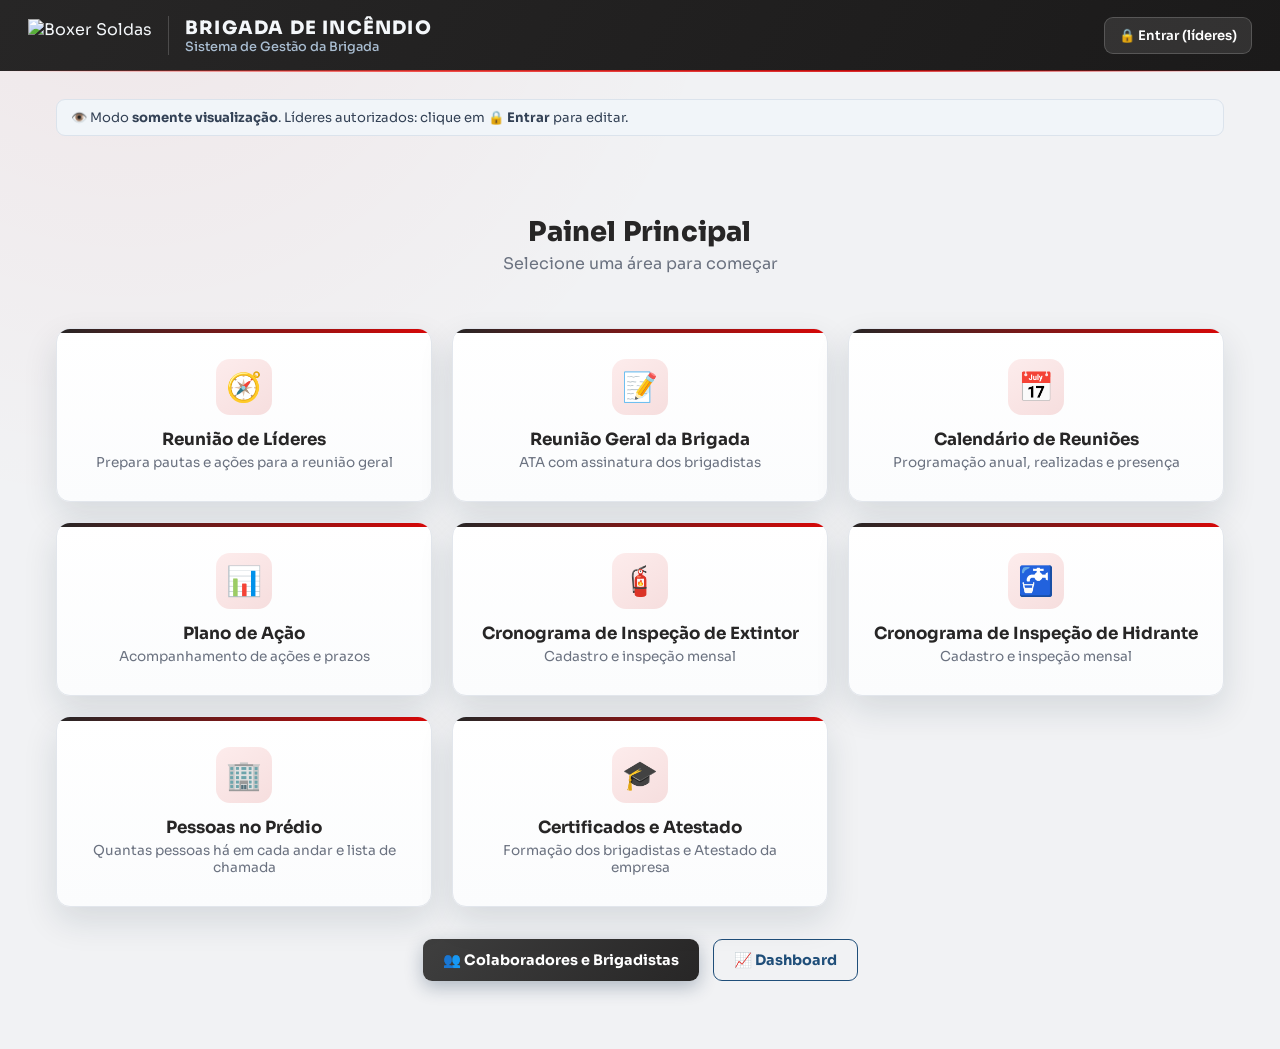
==== index.html @ a1c42b13 "Calendário em formato de planilha com caixinha Realizada Co-Authored-By: Claude Opus 5.5 <noreply@an" ====
<!doctype html>
<html lang="pt-BR">
<head>
<meta charset="UTF-8" />
<meta name="viewport" content="width=device-width, initial-scale=1.0" />
<title>Brigada Boxer</title>
<link rel="icon" type="image/svg+xml" href="https://yybkkmjplzxxwsepkuuf.supabase.co/storage/v1/object/public/fotos/marca/favicon-boxer.svg" />
<link rel="preconnect" href="https://fonts.googleapis.com" />
<link rel="preconnect" href="https://fonts.gstatic.com" crossorigin />
<link href="https://fonts.googleapis.com/css2?family=Sora:wght@400;500;600;700;800&display=swap" rel="stylesheet" />
<link rel="stylesheet" href="css/style.css?v=2026102115" />
</head>
<body>

<header class="topbar">
  <a href="index.html" class="logo-link"><img src="https://yybkkmjplzxxwsepkuuf.supabase.co/storage/v1/object/public/fotos/marca/logo-boxer-branca.png" alt="Boxer Soldas" class="logo-boxer" /></a>
  <div class="topbar-titulo">
    <h1>BRIGADA DE INCÊNDIO</h1>
    <p class="subtitle">Sistema de Gestão da Brigada</p>
  </div>
</header>

<div class="container">
  <div id="config-warning" class="config-warning" style="display:none;"></div>

  <div class="hero">
    <h2>Painel Principal</h2>
    <p>Selecione uma área para começar</p>
  </div>

  <div class="menu-grid">
    <a class="menu-card" href="reuniao-lideres.html">
      <div class="icon">🧭</div>
      <h3>Reunião de Líderes</h3>
      <p>Prepara pautas e ações para a reunião geral</p>
    </a>
    <a class="menu-card" href="reuniao-geral.html">
      <div class="icon">📝</div>
      <h3>Reunião Geral da Brigada</h3>
      <p>ATA com assinatura dos brigadistas</p>
    </a>
    <a class="menu-card" href="calendario.html">
      <div class="icon">📅</div>
      <h3>Calendário de Reuniões</h3>
      <p>Programação anual, realizadas e presença</p>
    </a>
    <a class="menu-card" href="plano-acao.html">
      <div class="icon">📊</div>
      <h3>Plano de Ação</h3>
      <p>Acompanhamento de ações e prazos</p>
    </a>
    <a class="menu-card" href="extintores.html">
      <div class="icon">🧯</div>
      <h3>Cronograma de Inspeção de Extintor</h3>
      <p>Cadastro e inspeção mensal</p>
    </a>
    <a class="menu-card" href="hidrantes.html">
      <div class="icon">🚰</div>
      <h3>Cronograma de Inspeção de Hidrante</h3>
      <p>Cadastro e inspeção mensal</p>
    </a>
    <a class="menu-card" href="populacao.html">
      <div class="icon">🏢</div>
      <h3>Pessoas no Prédio</h3>
      <p>Quantas pessoas há em cada andar e lista de chamada</p>
    </a>
    <a class="menu-card" href="documentos.html">
      <div class="icon">🎓</div>
      <h3>Certificados e Atestado</h3>
      <p>Formação dos brigadistas e Atestado da empresa</p>
    </a>
  </div>

  <div class="menu-secondary">
    <a href="brigadistas.html" class="btn btn-dark">👥 Colaboradores e Brigadistas</a>
    <a href="dashboard.html" class="btn btn-outline">📈 Dashboard</a>
  </div>
</div>

<script src="https://cdn.jsdelivr.net/npm/@supabase/supabase-js@2/dist/umd/supabase.js"></script>
<script src="js/supabaseClient.js?v=2026102110"></script>
<script src="js/acesso.js?v=4"></script>
<script>mostrarAvisoConfiguracao();</script>
</body>
</html>
---- css/style.css ----
:root {
  --brand-red: #d60808;
  --brand-red-2: #f0302b;
  --brand-red-dark: #8f0505;
  --grafite: #272626;
  --grafite-2: #3f3f3f;

  --navy: #16324f;
  --navy-2: #1f4e79;
  --navy-light: #eaf1f8;
  --accent-glow: rgba(31, 78, 121, 0.22);

  --bg-canvas: #eef2f7;
  --card-bg: #ffffff;
  --card-bg-soft: #f7f8fa;
  --text: #1c2029;
  --text-muted: #6b7280;
  --text-on-navy: #f4f7fa;
  --text-on-navy-muted: #a9bdd1;
  --border: #e2e6ec;
  --border-navy: rgba(255, 255, 255, 0.12);

  --ok: #16a34a;
  --warn: #f59e0b;
  --danger: #dc2626;

  --radius: 14px;
  --radius-sm: 9px;
  --shadow: 0 2px 10px rgba(20, 40, 60, 0.06);
  --shadow-lg: 0 14px 34px rgba(20, 40, 60, 0.12);
  --shadow-glow: 0 0 0 1px rgba(31, 78, 121, 0.12), 0 10px 26px rgba(31, 78, 121, 0.16);
}

* { box-sizing: border-box; }

body {
  margin: 0;
  font-family: 'Sora', 'Segoe UI', Roboto, Arial, sans-serif;
  color: var(--text);
  padding-bottom: 40px;
  background:
    radial-gradient(circle at 10% -10%, rgba(31, 78, 121, 0.10), transparent 40%),
    var(--bg-canvas);
  background-attachment: fixed;
  min-height: 100vh;
}

a { color: inherit; text-decoration: none; }

/* ---- Topbar ---- */
.topbar {
  background: linear-gradient(120deg, var(--grafite) 0%, #1b1a1a 100%);
  color: var(--text-on-navy);
  padding: 16px 28px;
  display: flex;
  align-items: center;
  gap: 16px;
  position: relative;
  flex-wrap: wrap;
}
.topbar::after {
  content: "";
  position: absolute;
  left: 0; right: 0; bottom: -1px;
  height: 2px;
  background: linear-gradient(90deg, transparent, var(--brand-red-2), var(--brand-red), transparent);
  opacity: 0.85;
}

.topbar .logo-badge {
  width: 44px;
  height: 44px;
  border-radius: 12px;
  flex-shrink: 0;
  box-shadow: 0 4px 14px rgba(0, 0, 0, 0.25);
  display: block;
}

.topbar h1 {
  font-size: 1.15rem;
  margin: 0;
  letter-spacing: 0.6px;
  font-weight: 800;
}

.topbar .subtitle {
  font-size: 0.8rem;
  color: var(--text-on-navy-muted);
  margin: 0;
  font-weight: 500;
}

.topbar .back-link {
  margin-left: auto;
  background: rgba(255, 255, 255, 0.08);
  padding: 9px 16px;
  border-radius: 9px;
  font-size: 0.85rem;
  border: 1px solid var(--border-navy);
  color: var(--text-on-navy);
  font-weight: 600;
  transition: background 0.15s ease, border-color 0.15s ease;
}
.topbar .back-link:hover {
  background: rgba(255, 255, 255, 0.16);
}

.container {
  max-width: 1200px;
  margin: 0 auto;
  padding: 28px 16px;
}

/* ---- Menu principal ---- */
.hero {
  text-align: center;
  padding: 40px 16px 8px;
}
.hero h2 {
  font-size: 1.7rem;
  margin-bottom: 4px;
  color: var(--navy);
  font-weight: 800;
  letter-spacing: 0.2px;
}
.hero p { color: var(--text-muted); margin-top: 0; }

.menu-grid {
  display: grid;
  grid-template-columns: repeat(auto-fit, minmax(240px, 1fr));
  gap: 20px;
  margin-top: 30px;
}

.menu-card {
  background: linear-gradient(180deg, #ffffff 0%, #fbfcfd 100%);
  border-radius: var(--radius);
  box-shadow: var(--shadow-lg);
  padding: 30px 22px;
  text-align: center;
  border: 1px solid var(--border);
  position: relative;
  overflow: hidden;
  transition: transform 0.18s ease, box-shadow 0.18s ease;
  cursor: pointer;
}
.menu-card::before {
  content: "";
  position: absolute;
  top: 0; left: 0; right: 0;
  height: 4px;
  background: linear-gradient(90deg, var(--navy-2), var(--navy), var(--brand-red));
}
.menu-card:hover {
  transform: translateY(-6px);
  box-shadow: var(--shadow-lg), var(--shadow-glow);
}
.menu-card .icon {
  width: 56px;
  height: 56px;
  margin: 0 auto 14px;
  display: flex;
  align-items: center;
  justify-content: center;
  font-size: 1.8rem;
  border-radius: 14px;
  background: linear-gradient(145deg, var(--navy-light), #dce8f2);
}
.menu-card h3 { margin: 6px 0 4px; font-size: 1.05rem; font-weight: 700; color: var(--navy); }
.menu-card p { color: var(--text-muted); font-size: 0.85rem; margin: 0; }

.menu-secondary {
  display: flex;
  justify-content: center;
  gap: 14px;
  margin-top: 32px;
  flex-wrap: wrap;
}

/* ---- Buttons ---- */
.btn {
  display: inline-flex;
  align-items: center;
  gap: 8px;
  border: none;
  border-radius: var(--radius-sm);
  padding: 11px 20px;
  font-size: 0.9rem;
  font-weight: 700;
  cursor: pointer;
  transition: opacity 0.15s ease, transform 0.15s ease, box-shadow 0.15s ease;
  font-family: inherit;
}
.btn:hover { transform: translateY(-1px); }
.btn:active { transform: translateY(0); }
.btn-primary {
  background: linear-gradient(135deg, var(--brand-red-2), var(--brand-red));
  color: #fff;
  box-shadow: 0 6px 18px rgba(214, 8, 8, 0.28);
}
.btn-primary:hover { box-shadow: 0 8px 22px rgba(214, 8, 8, 0.4); }
.btn-dark {
  background: linear-gradient(135deg, var(--navy-2), var(--navy));
  color: #fff;
  box-shadow: 0 6px 18px rgba(22, 50, 79, 0.3);
}
.btn-outline {
  background: transparent;
  border: 1.5px solid var(--navy-2);
  color: var(--navy-2);
}
.btn-outline:hover { background: rgba(31, 78, 121, 0.06); }
.btn-secondary { background: #eceef1; color: var(--text); }
.btn-secondary:hover { background: #e2e5ea; }
.btn:disabled { opacity: 0.5; cursor: not-allowed; transform: none; }

/* ---- Cards / Panels ---- */
.panel {
  background: var(--card-bg);
  border-radius: var(--radius);
  box-shadow: var(--shadow-lg);
  border: 1px solid var(--border);
  padding: 24px;
  margin-bottom: 24px;
}
.panel h2, .panel h3 { margin-top: 0; color: var(--navy); }

.tabs {
  display: flex;
  gap: 8px;
  margin-bottom: 18px;
  flex-wrap: wrap;
}
.tab-btn {
  background: #fff;
  border: 1px solid var(--border);
  padding: 10px 18px;
  border-radius: var(--radius-sm);
  cursor: pointer;
  font-weight: 700;
  font-size: 0.85rem;
  color: var(--text-muted);
  font-family: inherit;
  transition: background 0.15s ease, color 0.15s ease, border-color 0.15s ease;
}
.tab-btn:hover { border-color: var(--navy-2); color: var(--navy); }
.tab-btn.active {
  background: linear-gradient(135deg, var(--navy-2), var(--navy));
  border-color: transparent;
  color: #fff;
  box-shadow: 0 6px 16px rgba(22, 50, 79, 0.3);
}

/* ---- Forms ---- */
.form-grid {
  display: grid;
  grid-template-columns: repeat(auto-fit, minmax(220px, 1fr));
  gap: 14px;
}
label {
  display: block;
  font-size: 0.8rem;
  font-weight: 700;
  color: var(--text-muted);
  margin-bottom: 5px;
  letter-spacing: 0.2px;
}
input[type=text], input[type=date], input[type=number], select, textarea {
  width: 100%;
  padding: 10px 12px;
  border-radius: var(--radius-sm);
  border: 1px solid var(--border);
  font-size: 0.9rem;
  font-family: inherit;
  background: #fff;
  color: var(--text);
  transition: border-color 0.15s ease, box-shadow 0.15s ease;
}
input[type=text]:focus, input[type=date]:focus, input[type=number]:focus, select:focus, textarea:focus {
  outline: none;
  border-color: var(--navy-2);
  box-shadow: 0 0 0 3px rgba(31, 78, 121, 0.12);
}
textarea { resize: vertical; min-height: 100px; }
.field { margin-bottom: 4px; }
.field-full { grid-column: 1 / -1; }

input[type=file] {
  font-size: 0.85rem;
}

/* ---- Photo preview / avatar ---- */
.avatar {
  width: 64px;
  height: 64px;
  border-radius: 50%;
  object-fit: cover;
  background: #eceef1;
  border: 2px solid var(--border);
}
.avatar-lg {
  width: 96px;
  height: 96px;
}

/* ---- Table ---- */
table { width: 100%; border-collapse: collapse; font-size: 0.88rem; }
th, td { padding: 11px 8px; border-bottom: 1px solid var(--border); text-align: left; vertical-align: middle; }
th { color: var(--text-muted); font-size: 0.75rem; text-transform: uppercase; letter-spacing: 0.5px; font-weight: 700; }
.table-wrap { overflow-x: auto; }

/* ---- Badges ---- */
.badge {
  display: inline-block;
  padding: 3px 10px;
  border-radius: 999px;
  font-size: 0.75rem;
  font-weight: 700;
}
.badge-ok { background: #dcfce7; color: var(--ok); }
.badge-warn { background: #fef3c7; color: #92400e; }
.badge-danger { background: #fee2e2; color: var(--danger); }
.badge-muted { background: #eceef1; color: var(--text-muted); }

/* ---- Org chart ---- */
.orgchart { display: flex; flex-direction: column; align-items: center; gap: 28px; }
.org-row { display: flex; flex-wrap: wrap; justify-content: center; gap: 18px; width: 100%; }
.org-row-label {
  font-size: 0.72rem;
  text-transform: uppercase;
  letter-spacing: 1.2px;
  color: var(--text-muted);
  font-weight: 800;
  margin-bottom: 10px;
  text-align: center;
  width: 100%;
}
.org-card {
  background: #fff;
  border: 1px solid var(--border);
  border-radius: var(--radius);
  padding: 16px;
  width: 150px;
  text-align: center;
  box-shadow: var(--shadow);
  transition: transform 0.15s ease, box-shadow 0.15s ease;
}
.org-card:hover { transform: translateY(-3px); box-shadow: var(--shadow-glow); }
.org-card.coordenador { border-top: 4px solid var(--brand-red); width: 180px; }
.org-card.lider { border-top: 4px solid var(--navy-2); }
.org-card.integrante { border-top: 4px solid #94a3b8; width: 130px; }
.org-card img.avatar { margin-bottom: 8px; }
.org-card .nome { font-weight: 700; font-size: 0.85rem; margin: 2px 0; }
.org-card .info { font-size: 0.72rem; color: var(--text-muted); }

/* ---- Indicator balloons (MF Boxer style) ---- */
.indicators { display: grid; grid-template-columns: repeat(auto-fit, minmax(160px, 1fr)); gap: 14px; margin-bottom: 22px; }
.indicator-card {
  background: #fff;
  border-radius: var(--radius);
  box-shadow: var(--shadow);
  border: 1px solid var(--border);
  padding: 18px;
  text-align: center;
}
.indicator-card .value { font-size: 1.9rem; font-weight: 800; }
.indicator-card .label { font-size: 0.78rem; color: var(--text-muted); text-transform: uppercase; letter-spacing: 0.4px; }
.indicator-card.total .value { color: var(--navy); }
.indicator-card.andamento .value { color: var(--warn); }
.indicator-card.atrasada .value { color: var(--danger); }
.indicator-card.concluida .value { color: var(--ok); }

/* ---- Progresso (Dashboard) ---- */
.progress-item { margin-bottom: 18px; }
.progress-item:last-child { margin-bottom: 0; }
.progress-label {
  display: flex;
  justify-content: space-between;
  font-size: 0.85rem;
  font-weight: 700;
  color: var(--text);
  margin-bottom: 6px;
}
.progress-label .pct { color: var(--navy-2); }
.progress-track {
  background: #eceef1;
  border-radius: 999px;
  height: 10px;
  overflow: hidden;
}
.progress-fill {
  height: 100%;
  border-radius: 999px;
  background: linear-gradient(90deg, var(--navy-2), var(--navy));
  transition: width 0.3s ease;
}

/* ---- Alertas (Dashboard) ---- */
.alert-item {
  display: flex;
  justify-content: space-between;
  align-items: center;
  gap: 10px;
  padding: 12px 4px;
  border-bottom: 1px solid var(--border);
  font-size: 0.88rem;
}
.alert-item:last-child { border-bottom: none; }
.alert-item .titulo { font-weight: 600; }
.alert-item .sub { color: var(--text-muted); font-size: 0.78rem; }

/* ---- Empty state ---- */
.empty-state {
  text-align: center;
  padding: 44px 16px;
  color: var(--text-muted);
}

/* ---- Toast ---- */
.toast {
  position: fixed;
  bottom: 20px;
  right: 20px;
  background: linear-gradient(135deg, var(--navy-2), var(--navy));
  color: #fff;
  padding: 13px 18px;
  border-radius: var(--radius-sm);
  box-shadow: var(--shadow-lg);
  font-size: 0.88rem;
  z-index: 999;
  max-width: 320px;
  animation: fadein 0.2s ease;
}
.toast.error { background: linear-gradient(135deg, #f0424f, var(--danger)); }
.toast.success { background: linear-gradient(135deg, #22c55e, var(--ok)); }
@keyframes fadein { from { opacity: 0; transform: translateY(8px);} to { opacity: 1; transform: translateY(0);} }

/* ---- Modal ---- */
.modal-backdrop {
  position: fixed; inset: 0; background: rgba(15, 30, 45, 0.55);
  display: flex; align-items: center; justify-content: center;
  z-index: 1000; padding: 16px;
}
.modal {
  background: #fff; border-radius: var(--radius); padding: 24px;
  max-width: 560px; width: 100%; max-height: 90vh; overflow-y: auto;
  box-shadow: var(--shadow-lg);
}
.modal-header { display: flex; justify-content: space-between; align-items: center; margin-bottom: 14px; }
.modal-close { background: none; border: none; font-size: 1.3rem; cursor: pointer; color: var(--text-muted); }

.row { display: flex; gap: 10px; flex-wrap: wrap; align-items: center; }
.row.justify-between { justify-content: space-between; }
.mt-16 { margin-top: 16px; }
.mb-16 { margin-bottom: 16px; }
.text-muted { color: var(--text-muted); }
.small { font-size: 0.78rem; }

.config-warning {
  background: #fef3c7;
  border: 1px solid #fbbf24;
  color: #92400e;
  padding: 12px 16px;
  border-radius: var(--radius-sm);
  margin-bottom: 20px;
  font-size: 0.88rem;
}

@media (max-width: 640px) {
  .topbar { padding: 14px 16px; }
  .topbar h1 { font-size: 1rem; }
  .container { padding: 20px 12px; }
}

/* =====================================================================
   Identidade Boxer + novas telas (colaboradores, documentos, reuniões)
   ===================================================================== */
.topbar .logo-link { display: flex; align-items: center; }
.topbar .logo-boxer { height: 34px; width: auto; display: block; }
.topbar-titulo { border-left: 1px solid rgba(255,255,255,0.18); padding-left: 16px; }
.topbar-titulo h1 { letter-spacing: 1.2px; }
.tab-btn.active, .btn-dark, .toast { background: linear-gradient(135deg, var(--grafite-2), var(--grafite)); }
.menu-card::before { background: linear-gradient(90deg, var(--grafite), var(--brand-red)); }
.menu-card .icon { background: linear-gradient(145deg, #fdecec, #f6dede); }
.menu-card h3, .hero h2, .panel h2, .panel h3 { color: var(--grafite); }
.toast.error { background: linear-gradient(135deg, #f0424f, var(--danger)); }
.toast.success { background: linear-gradient(135deg, #22c55e, var(--ok)); }

.avatar-sm { width: 38px; height: 38px; }
.badge-brigada { background: #fde8e8; color: var(--brand-red-dark); }
.linha-inativa td { opacity: 0.55; }
.btn-situacao {
  border: none; border-radius: 999px; padding: 4px 12px; font-size: 0.75rem; font-weight: 700;
  cursor: pointer; font-family: inherit;
}
.btn-situacao.ativo { background: #dcfce7; color: var(--ok); }
.btn-situacao.inativo { background: #eceef1; color: var(--text-muted); }
.btn-situacao:hover { outline: 2px solid rgba(0,0,0,0.08); }
.check-line { display: flex; gap: 8px; align-items: center; font-size: 0.88rem; color: var(--text); font-weight: 500; margin-top: 12px; cursor: pointer; }
.check-line input { width: 16px; height: 16px; }
.box-brigada { border: 1px solid #f3c9c9; background: #fff7f7; border-radius: var(--radius-sm); padding: 14px; }
.lista-colunas { margin: 0 0 14px; padding-left: 18px; line-height: 1.7; }
.previa-grid { display: grid; grid-template-columns: repeat(auto-fit, minmax(190px, 1fr)); gap: 10px; }
.previa-item { border: 1px solid var(--border); border-radius: var(--radius-sm); padding: 12px; background: #fafafa; font-size: 0.88rem; }
.previa-item b { font-size: 1.3rem; display: block; }
.previa-item.ok b { color: var(--ok); }
.previa-item.warn b { color: var(--warn); }
.previa-item.danger b { color: var(--danger); }
.modal { max-width: 640px; }

.fluxo-reunioes { display: flex; align-items: center; gap: 8px; flex-wrap: wrap; margin-bottom: 18px; font-size: 0.82rem; }
.fluxo-etapa { padding: 7px 14px; border-radius: 999px; background: #fff; border: 1px solid var(--border); font-weight: 600; color: var(--text-muted); }
a.fluxo-etapa:hover { border-color: var(--brand-red); color: var(--brand-red); }
.fluxo-etapa.atual { background: var(--brand-red); color: #fff; border-color: var(--brand-red); }
.fluxo-seta { color: var(--text-muted); }
.acao-row { align-items: flex-start; border: 1px solid var(--border); border-radius: 10px; padding: 14px; background: #fafafa; }
.item-lider { display: flex; align-items: center; gap: 10px; padding: 10px 6px; border-bottom: 1px solid var(--border); cursor: pointer; font-size: 0.88rem; }
.item-lider:last-child { border-bottom: none; }
.item-lider input { width: 16px; height: 16px; flex-shrink: 0; }
.item-lider-texto { flex: 1; }
.ata-card { margin-bottom: 14px; }
.ata-card h4 { margin: 16px 0 6px; font-size: 0.85rem; color: var(--grafite); }
.ata-card summary { cursor: pointer; color: var(--text-muted); font-weight: 600; }
.conteudo-ata { white-space: pre-wrap; background: #fafafa; border: 1px solid var(--border); border-radius: var(--radius-sm); padding: 12px; margin-top: 10px; font-size: 0.88rem; }
.sel-encaminhamento { padding: 6px 8px; font-size: 0.8rem; }

@media print {
  .topbar, .tabs, .indicators, .row .btn, .back-link { display: none !important; }
  .panel { box-shadow: none; border: none; }
}
@media (max-width: 640px) {
  .topbar .logo-boxer { height: 26px; }
  .topbar-titulo { padding-left: 10px; }
}
.menu-grid { grid-template-columns: repeat(auto-fit, minmax(280px, 1fr)); }
body { background: radial-gradient(circle at 10% -10%, rgba(214, 8, 8, 0.05), transparent 40%), #f1f2f4; background-attachment: fixed; }

/* ---- Lista de presença ---- */
.presenca-grid { display: grid; grid-template-columns: repeat(auto-fill, minmax(300px, 1fr)); gap: 8px; }
.presenca-item { border: 1px solid var(--border); border-radius: var(--radius-sm); padding: 9px 12px; background: #fff; }
.presenca-item.ausente { background: #fff1f1; border-color: #f3b4b4; }
.presenca-item.ausente b { text-decoration: line-through; color: var(--danger); }
.presenca-check { display: flex; gap: 10px; align-items: center; margin: 0; cursor: pointer; font-size: 0.85rem; font-weight: 500; color: var(--text); }
.presenca-check input { width: 17px; height: 17px; flex-shrink: 0; }
.presenca-item .txt-justificativa { margin-top: 8px; padding: 7px 10px; font-size: 0.82rem; }
.painel-presenca { border-top: 1px dashed var(--border); padding-top: 14px; }

/* ---- Papéis, classificação e áreas ---- */
.badge.papel { font-size: 0.68rem; padding: 2px 8px; }
.papel-coordenador { background: #272626; color: #fff; }
.papel-lider { background: #fde8e8; color: #8f0505; }
.papel-socorrista { background: #e0f2fe; color: #075985; }
.papel-combatente { background: #ffedd5; color: #9a3412; }
.badge.classif { font-size: 0.68rem; padding: 2px 8px; }
.classif-avancado { background: #dcfce7; color: #166534; }
.classif-intermediario { background: #fef9c3; color: #854d0e; }
.classif-basico { background: #eceef1; color: #4b5563; }
.classif-preview { font-weight: 700; padding: 10px 0 2px; }
.org-badges { margin-top: 4px; display: flex; gap: 4px; justify-content: center; flex-wrap: wrap; }
.org-count { background: #eceef1; color: var(--text-muted); border-radius: 999px; padding: 1px 8px; font-size: 0.68rem; margin-left: 4px; letter-spacing: 0; }
.org-areas { margin-top: 6px; display: flex; gap: 3px; flex-wrap: wrap; justify-content: center; }
.org-card.lider { width: 180px; }
.org-card.socorrista { border-top-color: #0284c7; }
.org-card.combatente { border-top-color: #ea580c; }
.chip-area { display: inline-flex; align-items: center; gap: 4px; background: #f1f2f4; border: 1px solid var(--border); border-radius: 999px; padding: 2px 9px; font-size: 0.7rem; margin: 2px 3px 2px 0; }
.chip-area.editavel { font-size: 0.78rem; padding: 4px 6px 4px 11px; background: #fff7f7; border-color: #f3c9c9; }
.chip-x { border: none; background: none; cursor: pointer; color: var(--danger); font-size: 1rem; line-height: 1; padding: 0 3px; }
.areas-piso { margin-bottom: 22px; }
.areas-piso h4 { margin: 0 0 10px; color: var(--grafite); font-size: 0.9rem; letter-spacing: 0.5px; }
.areas-grid { display: grid; grid-template-columns: repeat(auto-fill, minmax(280px, 1fr)); gap: 12px; }
.area-card { border: 1px solid var(--border); border-left: 4px solid var(--brand-red); border-radius: var(--radius-sm); padding: 12px; background: #fff; }
.area-chips { margin: 10px 0; min-height: 26px; }
.input-novo-setor { padding: 7px 10px !important; font-size: 0.82rem !important; }
#areas-avisos .config-warning { margin-bottom: 10px; }
.org-card.integrante { width: 160px; }
.org-card.lider { border-top-color: var(--brand-red-dark); }
.org-card.coordenador { border-top-color: var(--grafite); }

/* Coluna "Função na Brigada" centralizada */
th.col-funcao, td.col-funcao, th.col-centro, td.col-centro { text-align: center; }
td.col-funcao { min-width: 220px; }
td.col-funcao .chip-area { margin: 2px; }

/* Indicadores clicáveis */
.indicator-card.clicavel { cursor: pointer; transition: transform .15s ease, box-shadow .15s ease, border-color .15s ease; }
.indicator-card.clicavel:hover { transform: translateY(-3px); box-shadow: var(--shadow-lg); }
.indicator-card.clicavel.aberto { border-color: var(--brand-red); box-shadow: 0 0 0 2px rgba(214,8,8,.15), var(--shadow-lg); }
.indicator-card.clicavel .label::after { content: " ▾"; opacity: .5; }
.indicator-card.clicavel.aberto .label::after { content: " ▴"; }
.ind-detalhe { animation: fadein .2s ease; }
.detalhe-grid { display: grid; grid-template-columns: repeat(auto-fill, minmax(260px, 1fr)); gap: 8px; }
.detalhe-item { display: flex; gap: 10px; align-items: center; padding: 8px 10px; border: 1px solid var(--border); border-radius: var(--radius-sm); cursor: pointer; font-size: .85rem; }
.detalhe-item:hover { border-color: var(--brand-red); background: #fff7f7; }

/* ---- Pessoas no prédio ---- */
a.indicator-card.clicavel-link { display: block; cursor: pointer; transition: transform .15s ease, box-shadow .15s ease; }
a.indicator-card.clicavel-link:hover { transform: translateY(-3px); box-shadow: var(--shadow-lg); border-color: var(--brand-red); }
.info-lista { background: #eef7ee; border: 1px solid #b7e0b7; color: #14532d; padding: 10px 16px; border-radius: var(--radius-sm); margin-bottom: 18px; font-size: .88rem; }
.andar-bloco { margin-bottom: 22px; }
.andar-cab { display: flex; align-items: baseline; gap: 10px; border-bottom: 2px solid var(--brand-red); padding-bottom: 6px; margin-bottom: 10px; }
.andar-cab h4 { margin: 0; font-size: 1rem; color: var(--grafite); letter-spacing: .5px; }
.andar-total { font-weight: 800; color: var(--brand-red); }
.setores-grid { display: grid; grid-template-columns: repeat(auto-fill, minmax(240px, 1fr)); gap: 8px; align-items: start; }
.setor-card { border: 1px solid var(--border); border-radius: var(--radius-sm); background: #fff; }
.setor-card summary { display: flex; justify-content: space-between; align-items: center; padding: 9px 12px; cursor: pointer; font-size: .86rem; list-style: none; }
.setor-card summary::-webkit-details-marker { display: none; }
.setor-card summary b { background: #fde8e8; color: var(--brand-red-dark); border-radius: 999px; padding: 1px 10px; }
.setor-card[open] { border-color: var(--brand-red); }
.setor-card ul { margin: 0; padding: 4px 14px 10px 30px; font-size: .8rem; line-height: 1.6; }

/* ---- Pessoas no prédio: andares e setores (layout fluido) ---- */
.andares-grid { display: grid; grid-template-columns: repeat(auto-fit, minmax(340px, 1fr)); gap: 18px; align-items: start; }
.andar-card { border: 1px solid var(--border); border-radius: var(--radius); background: #fff; overflow: hidden; box-shadow: var(--shadow); }
.andar-head { display: flex; align-items: center; gap: 12px; padding: 14px 16px; background: linear-gradient(120deg, var(--grafite), #1b1a1a); color: #fff; }
.andar-icone { width: 42px; height: 42px; border-radius: 12px; background: var(--brand-red); display: flex; align-items: center; justify-content: center; font-weight: 800; font-size: 1rem; flex-shrink: 0; }
.andar-info { flex: 1; min-width: 0; }
.andar-info h4 { margin: 0; font-size: 1.02rem; letter-spacing: .3px; }
.andar-sub { font-size: .74rem; color: #c9c9c9; margin-top: 2px; }
.andar-numeros { display: flex; gap: 14px; }
.andar-num { text-align: center; line-height: 1.1; }
.andar-num b { display: block; font-size: 1.45rem; }
.andar-num span { font-size: .66rem; color: #c9c9c9; text-transform: uppercase; letter-spacing: .4px; }
.andar-num.brig b { color: #ffb4b4; }
.setor-lista { padding: 6px 8px 10px; }
.setor-row { border-bottom: 1px solid #f0f1f3; }
.setor-row:last-child { border-bottom: none; }
.setor-row summary { display: grid; grid-template-columns: minmax(120px, 1.3fr) 1fr 34px 36px; align-items: center; gap: 10px; padding: 9px 8px; cursor: pointer; list-style: none; border-radius: 8px; }
.setor-row summary::-webkit-details-marker { display: none; }
.setor-row summary:hover { background: #fafafa; }
.setor-row[open] summary { background: #fff5f5; }
.setor-nome { font-size: .86rem; font-weight: 600; color: var(--text); overflow: hidden; text-overflow: ellipsis; white-space: nowrap; }
.setor-nome::before { content: "▸ "; color: var(--text-muted); }
.setor-row[open] .setor-nome::before { content: "▾ "; color: var(--brand-red); }
.setor-barra { height: 8px; background: #f0f1f3; border-radius: 999px; overflow: hidden; }
.setor-barra i { display: block; height: 100%; background: linear-gradient(90deg, var(--brand-red-2), var(--brand-red)); border-radius: 999px; }
.setor-qtd { font-weight: 800; font-size: .95rem; text-align: right; color: var(--grafite); }
.setor-brig { font-size: .74rem; color: var(--brand-red-dark); text-align: right; }
.tag-terceiro { font-size: .62rem; font-weight: 700; background: #fef3c7; color: #92400e; border-radius: 999px; padding: 1px 7px; margin-left: 4px; vertical-align: middle; }
.setor-pessoas { display: flex; flex-wrap: wrap; gap: 6px; padding: 4px 8px 12px 22px; }
.pessoa-chip { font-size: .74rem; background: #f4f5f7; border: 1px solid var(--border); border-radius: 999px; padding: 3px 10px; }
.pessoa-chip.brig { background: #fff1f1; border-color: #f3c9c9; color: var(--brand-red-dark); font-weight: 600; }
@media (max-width: 480px) { .andares-grid { grid-template-columns: 1fr; } .setor-row summary { grid-template-columns: 1fr 60px 30px 30px; } }

/* ---- Lista expandida dos cartões (agrupada e espaçada) ---- */
.detalhe-grupo { margin-bottom: 18px; }
.detalhe-grupo:last-child { margin-bottom: 0; }
.detalhe-grupo-cab { display: flex; align-items: center; gap: 10px; margin-bottom: 10px; padding-bottom: 6px; border-bottom: 1px solid var(--border); font-size: .82rem; font-weight: 700; color: var(--grafite); text-transform: uppercase; letter-spacing: .5px; }
.detalhe-grupo-cab b { background: #fde8e8; color: var(--brand-red-dark); border-radius: 999px; padding: 1px 9px; font-size: .74rem; }
.detalhe-grid { gap: 10px; }
.detalhe-item { padding: 10px 12px; gap: 12px; background: #fff; }
.detalhe-avatar { width: 34px; height: 34px; border-radius: 50%; background: #eceef1; color: var(--grafite); display: flex; align-items: center; justify-content: center; font-weight: 800; font-size: .85rem; flex-shrink: 0; }
.detalhe-item.brig { border-color: #f3c9c9; background: #fff8f8; }
.detalhe-item.brig .detalhe-avatar { background: #fde8e8; }
.detalhe-texto { display: flex; flex-direction: column; gap: 3px; min-width: 0; }
.detalhe-texto b { font-size: .84rem; line-height: 1.25; }
.detalhe-texto span { font-size: .74rem; color: var(--text-muted); }
/* nomes de setor sem cortar */
.setor-row summary { grid-template-columns: minmax(0, 1.6fr) minmax(50px, 1fr) 28px 32px; }
.setor-nome { white-space: normal; overflow: visible; text-overflow: clip; line-height: 1.25; }

/* ---- Dashboard do Plano de Ação ---- */
.kpi.clicavel .label::after { content: ""; }
.dash-grid { display: grid; grid-template-columns: repeat(auto-fit, minmax(320px, 1fr)); gap: 18px; margin-bottom: 6px; }
.dash-card { margin-bottom: 0; }
.dash-card h3 { font-size: .95rem; margin-bottom: 14px; }
.donut-wrap { display: flex; align-items: center; gap: 22px; flex-wrap: wrap; }
.donut { width: 150px; height: 150px; }
.donut .arco { cursor: pointer; transition: stroke-width .15s; }
.donut .arco:hover { stroke-width: 24; }
.donut-pct { font-size: 24px; font-weight: 800; fill: var(--grafite); font-family: Sora, sans-serif; }
.donut-lbl { font-size: 10px; fill: var(--text-muted); font-family: Sora, sans-serif; }
.legenda { display: flex; flex-direction: column; gap: 8px; flex: 1; min-width: 150px; }
.leg-item { display: flex; align-items: center; gap: 8px; font-size: .86rem; cursor: pointer; padding: 6px 8px; border-radius: 8px; }
.leg-item:hover { background: #f6f7f9; }
.leg-item b { margin-left: auto; font-size: 1rem; }
.leg-cor { width: 12px; height: 12px; border-radius: 4px; }
.prazo-resumo { display: flex; gap: 14px; flex-wrap: wrap; font-size: .78rem; color: var(--text-muted); margin-bottom: 10px; }
.prazo-resumo b { color: var(--grafite); font-size: 1rem; }
.prazo-item { display: flex; justify-content: space-between; align-items: center; gap: 10px; padding: 9px 6px; border-top: 1px solid #f0f1f3; cursor: pointer; border-radius: 6px; }
.prazo-item:hover { background: #fafafa; }
.prazo-desc { font-size: .84rem; font-weight: 600; line-height: 1.3; }
.barras { display: flex; flex-direction: column; gap: 4px; }
.barra-linha { display: grid; grid-template-columns: minmax(90px, 1fr) 2fr 26px; gap: 10px; align-items: center; padding: 6px; border-radius: 8px; cursor: pointer; }
.barra-linha:hover { background: #f6f7f9; }
.barra-rotulo { font-size: .82rem; font-weight: 600; }
.barra-trilho { display: flex; height: 12px; background: #f0f1f3; border-radius: 999px; overflow: hidden; }
.barra-trilho i { display: block; height: 100%; }
.barra-valor { font-weight: 800; text-align: right; }
.painel-recolhivel summary { cursor: pointer; list-style: none; }
.painel-recolhivel summary::-webkit-details-marker { display: none; }
.painel-recolhivel[open] summary { margin-bottom: 14px; }
.dash-grid { grid-template-columns: repeat(2, minmax(0, 1fr)); }
@media (max-width: 860px) { .dash-grid { grid-template-columns: 1fr; } }

/* ---- Plano: faixas de prazo e tabela sem cortes ---- */
.faixas-prazo { display: grid; grid-template-columns: repeat(2, 1fr); gap: 10px; }
.faixa { display: flex; align-items: center; gap: 12px; border: 1px solid var(--border); background: #fff; border-radius: var(--radius-sm); padding: 12px 14px; cursor: pointer; font-family: inherit; text-align: left; transition: border-color .15s, box-shadow .15s; }
.faixa b { font-size: 1.6rem; min-width: 30px; }
.faixa span { font-size: .8rem; color: var(--text-muted); font-weight: 600; }
.faixa:hover { box-shadow: var(--shadow); }
.faixa.danger b { color: var(--danger); } .faixa.warn b { color: var(--warn); } .faixa.info b { color: #0369a1; } .faixa.muted b { color: var(--text-muted); }
.faixa.ativa { border-color: var(--brand-red); box-shadow: 0 0 0 2px rgba(214,8,8,.15); }
.chip-filtro { margin-left: 10px; font-family: inherit; font-size: .74rem; font-weight: 600; background: #fde8e8; color: var(--brand-red-dark); border: none; border-radius: 999px; padding: 4px 12px; cursor: pointer; vertical-align: middle; gap: 6px; align-items: center; }
td.col-desc { min-width: 260px; width: 34%; }
td.col-resp { min-width: 170px; width: 16%; }
textarea.campo-inline { border: 1px solid transparent; background: transparent; width: 100%; resize: none; overflow: hidden; min-height: 0; padding: 6px 8px; font-size: .86rem; line-height: 1.35; border-radius: 8px; }
textarea.campo-inline:hover { border-color: var(--border); background: #fff; }
textarea.campo-inline:focus { border-color: var(--grafite-2); background: #fff; box-shadow: none; }
/* colunas compactas para a descrição caber inteira */
#tabela-acoes-body td { padding: 8px 6px; }
#tabela-acoes-body input[type=date].campo-inline { width: 128px; padding: 4px 2px; font-size: .8rem; }
#tabela-acoes-body .badge { white-space: nowrap; font-size: .7rem; }
#tabela-acoes-body td:nth-child(6) { min-width: 130px; font-size: .74rem; }
#tabela-acoes-body td:nth-child(6) .badge { white-space: normal; }
#tabela-acoes-body .btn-excluir-acao { padding: 6px 9px; }
td.col-desc { width: 40%; }

/* ---- Temas ---- */
.tema-cab { font-size: .72rem; font-weight: 800; text-transform: uppercase; letter-spacing: .6px; color: var(--brand-red-dark); margin: 14px 0 4px; padding-bottom: 4px; border-bottom: 1px solid #f3c9c9; }
.tema-cab:first-child { margin-top: 0; }
select.sel-tema { border: none; background: #f1f2f4; border-radius: 999px; font-size: .68rem; font-weight: 700; padding: 2px 8px; width: auto; margin: 0 0 4px 6px; color: var(--grafite); cursor: pointer; }
select.sel-tema.tema-0 { background: #fde8e8; color: var(--brand-red-dark); }
select.sel-tema.tema-1 { background: #e0f2fe; color: #075985; }
select.sel-tema.tema-2 { background: #fef9c3; color: #854d0e; }

/* ---- Calendário de reuniões ---- */
.legenda-cal { display: flex; gap: 14px; flex-wrap: wrap; font-size: .78rem; color: var(--text-muted); }
.legenda-cal span { display: inline-flex; align-items: center; gap: 6px; }
.pt { display: inline-block; width: 11px; height: 11px; border-radius: 50%; flex-shrink: 0; }
.pt.prevista { background: #3b82f6; } .pt.realizada { background: var(--ok); } .pt.atrasada { background: var(--danger); } .pt.cinza { background: #b6bcc6; }
.indicator-card .value .de { font-size: 1rem; color: var(--text-muted); }
.meses-grid { display: grid; grid-template-columns: repeat(auto-fill, minmax(330px, 1fr)); gap: 16px; }
.mes-card { background: #fff; border: 1px solid var(--border); border-radius: var(--radius); box-shadow: var(--shadow); overflow: hidden; }
.mes-card.atual { border-color: var(--brand-red); box-shadow: 0 0 0 2px rgba(214,8,8,.12), var(--shadow); }
.mes-head { display: flex; justify-content: space-between; align-items: center; padding: 12px 16px; background: #f7f7f8; border-bottom: 1px solid var(--border); }
.mes-head h3 { margin: 0; font-size: 1rem; color: var(--grafite); }
.reuniao-bloco { padding: 12px 16px; border-bottom: 1px solid #f0f1f3; }
.reuniao-bloco:last-child { border-bottom: none; }
.reuniao-linha { display: flex; align-items: center; gap: 10px; }
.reuniao-texto { flex: 1; min-width: 0; }
.reuniao-nome { font-weight: 700; font-size: .86rem; }
.reuniao-quando { font-size: .78rem; color: var(--text-muted); margin-top: 2px; }
.reuniao-obs { font-size: .74rem; color: #92400e; background: #fffbeb; border-radius: 6px; padding: 4px 8px; margin: 8px 0 0 21px; }
.tag-remarcada { font-size: .62rem; font-weight: 700; background: #fef3c7; color: #92400e; border-radius: 999px; padding: 1px 7px; margin-left: 4px; }
.st-badge-prevista { background: #dbeafe; color: #1d4ed8; } .st-badge-realizada { background: #dcfce7; color: var(--ok); }
.st-badge-atrasada { background: #fee2e2; color: var(--danger); } .st-badge-cinza { background: #eceef1; color: var(--text-muted); }
.st-cinza .reuniao-nome { color: var(--text-muted); }
.btn-mini { border: 1px solid var(--border); background: #fff; border-radius: 8px; padding: 4px 8px; cursor: pointer; font-size: .8rem; text-decoration: none; }
.btn-mini:hover { border-color: var(--brand-red); }
.pres-nums { display: flex; gap: 8px; align-items: center; flex-wrap: wrap; margin: 10px 0 0 21px; }
.num-pres { border: 1px solid var(--border); background: #fff; border-radius: 999px; padding: 4px 11px; font-family: inherit; font-size: .76rem; cursor: pointer; }
.num-pres.ok b { color: var(--ok); } .num-pres.falta b { color: var(--danger); }
.num-pres:hover { border-color: var(--grafite-2); }
.pres-lista { margin: 8px 0 0 21px; display: flex; flex-wrap: wrap; gap: 6px; }
.pessoa-chip.ausente { background: #fff1f1; border-color: #f3c9c9; }
.pessoa-chip i { color: var(--text-muted); font-style: normal; }
.mes-card.fora { opacity: .55; box-shadow: none; }
.reuniao-bloco.evento { background: #fbfaf5; }
.ev-icone { width: 11px; display: inline-flex; justify-content: center; font-size: 1rem; margin-right: 4px; }
.mes-ano { font-weight: 500; color: var(--text-muted); font-size: .85rem; }

/* ---- Controle de acesso ---- */
.oculto-leitura { display: none !important; }
body.leitura .btn-situacao { pointer-events: none; }
body.leitura .input-novo-setor, body.leitura .chip-x { display: none !important; }
body.leitura textarea.campo-inline:disabled, body.leitura input.campo-inline:disabled, body.leitura select.sel-tema:disabled { color: var(--text); opacity: 1; -webkit-text-fill-color: var(--text); }
body.leitura .detalhe-item, body.leitura .barra-linha { cursor: default; }
.btn-acesso { background: rgba(255,255,255,.1); color: #fff; border: 1px solid rgba(255,255,255,.18); border-radius: 9px; padding: 9px 14px; font-family: inherit; font-size: .82rem; font-weight: 600; cursor: pointer; margin-left: auto; }
.btn-acesso:hover { background: rgba(255,255,255,.2); }
.topbar .btn-acesso + .back-link { margin-left: 10px; }
.faixa-leitura { background: #f1f5f9; border: 1px solid #dbe3ec; color: #334155; border-radius: var(--radius-sm); padding: 9px 14px; font-size: .82rem; margin-bottom: 16px; }
.acesso-linha { display: flex; align-items: center; gap: 10px; padding: 9px 0; border-top: 1px solid var(--border); }
.acesso-linha > div { flex: 1; }
input[type=password] { width: 100%; padding: 10px 12px; border-radius: var(--radius-sm); border: 1px solid var(--border); font-size: .9rem; font-family: inherit; background: #fff; color: var(--text); }
input[type=password]:focus { outline: none; border-color: var(--navy-2); box-shadow: 0 0 0 3px rgba(31, 78, 121, 0.12); }

/* ---------- Modo reunião (Reunião Geral) ---------- */
.assunto { border: 1px solid var(--border); border-radius: 12px; padding: 14px 16px; margin: 10px 0; background: #fff; }
.assunto-cab { display: flex; align-items: flex-start; gap: 12px; }
.assunto-num { flex-shrink: 0; width: 28px; height: 28px; border-radius: 50%; background: var(--brand-red); color: #fff; font-weight: 800; font-size: .85rem; display: inline-flex; align-items: center; justify-content: center; }
.assunto-titulo { flex: 1; font-size: .92rem; line-height: 1.4; }
.assunto-titulo .badge { margin-right: 4px; }
.assunto-chk { display: flex; align-items: center; gap: 6px; white-space: nowrap; cursor: pointer; font-weight: 600; color: var(--text-muted); }
.assunto-chk input { width: 16px; height: 16px; }
.assunto-corpo { margin-top: 12px; padding-left: 40px; }
.assunto-campos { display: grid; grid-template-columns: 1fr 1fr; gap: 12px; }
.assunto-campos textarea { min-height: 64px; resize: vertical; }
.as-acoes .acao-row { margin: 10px 0 0; padding: 10px; }
.btn-as-acao { margin-top: 10px; }
.assunto.nao-tratado { background: #f7f7f7; opacity: .7; }
.assunto.nao-tratado .assunto-corpo { display: none; }
.assunto.nao-tratado .assunto-num { background: #bbb; }
.assunto-novo { border-style: dashed; }
.ata-previa { white-space: pre-wrap; font-family: inherit; font-size: .84rem; line-height: 1.5; background: #fafafa; border: 1px solid var(--border); border-radius: 8px; padding: 14px; margin-top: 10px; }
.barra-salvar { position: sticky; bottom: 0; z-index: 20; display: flex; align-items: center; gap: 14px; flex-wrap: wrap; background: #fff; border: 1px solid var(--border); border-radius: 12px; padding: 12px 16px; margin-top: 8px; box-shadow: 0 -4px 16px rgba(0,0,0,.08); }
@media (max-width: 720px) {
  .assunto-campos { grid-template-columns: 1fr; }
  .assunto-corpo { padding-left: 0; }
  .assunto-cab { flex-wrap: wrap; }
}
.aviso-edicao { display: flex; align-items: center; gap: 14px; flex-wrap: wrap; background: #fff8e6; border: 1px solid #f2d48a; color: #6b4e00; border-radius: 12px; padding: 12px 16px; margin-bottom: 16px; font-size: .88rem; }
.aviso-edicao .btn { margin-left: auto; }

/* ---------- Calendário em planilha ---------- */
.cal-tabela { font-size: .86rem; }
.cal-tabela thead th { background: var(--grafite, #272626); color: #fff; font-size: .7rem; padding: 10px 8px; position: sticky; top: 0; }
.cal-tabela td { padding: 9px 8px; }
.cal-tabela tr.cal-primeira td { border-top: 2px solid #e2e4e8; }
.cal-tabela td.cal-mes { font-weight: 800; color: var(--grafite, #272626); background: #fafafa; border-right: 1px solid var(--border); width: 110px; vertical-align: top; }
.cal-tabela td.cal-mes span { display: block; font-weight: 500; font-size: .75rem; color: var(--text-muted); }
.cal-tabela td.cal-mes em { display: inline-block; margin-top: 4px; font-style: normal; font-size: .65rem; font-weight: 700; color: #fff; background: var(--brand-red); border-radius: 999px; padding: 2px 8px; }
.cal-tabela tr.cal-atual td { background: #fff8f8; }
.cal-tabela tr.cal-atual td.cal-mes { background: #fdecec; }
.cal-tabela td.cal-nome { font-weight: 600; white-space: nowrap; }
.cal-tabela td.cal-nome .pt { margin-right: 8px; vertical-align: middle; }
.cal-tabela td.cal-nome .ev-icone { margin-right: 6px; }
.cal-tabela tr.cal-evento td.cal-nome { font-weight: 500; color: #334155; }
.cal-tabela td.cal-data { white-space: nowrap; }
.cal-tabela td.cal-obs { font-size: .78rem; color: #6b7280; min-width: 180px; }
.cal-tabela .chk-cal { width: 18px; height: 18px; cursor: pointer; accent-color: var(--ok, #15803d); }
.cal-tabela .chk-cal:disabled { cursor: default; }
.cal-tabela tr.cal-nomes td { background: #fbfbfc; padding: 10px 14px; }
.cal-tabela tr.cal-nomes .pres-lista { display: flex; flex-wrap: wrap; gap: 6px; align-items: center; }
.cal-tabela .num-pres { min-width: 46px; }
.cal-tabela .badge { white-space: nowrap; }
.cal-tabela td, .cal-tabela th { padding-left: 6px; padding-right: 6px; }
.cal-tabela td:last-child, .cal-tabela th:last-child { width: 44px; padding-right: 10px; }
.cal-tabela td.cal-obs { min-width: 140px; }
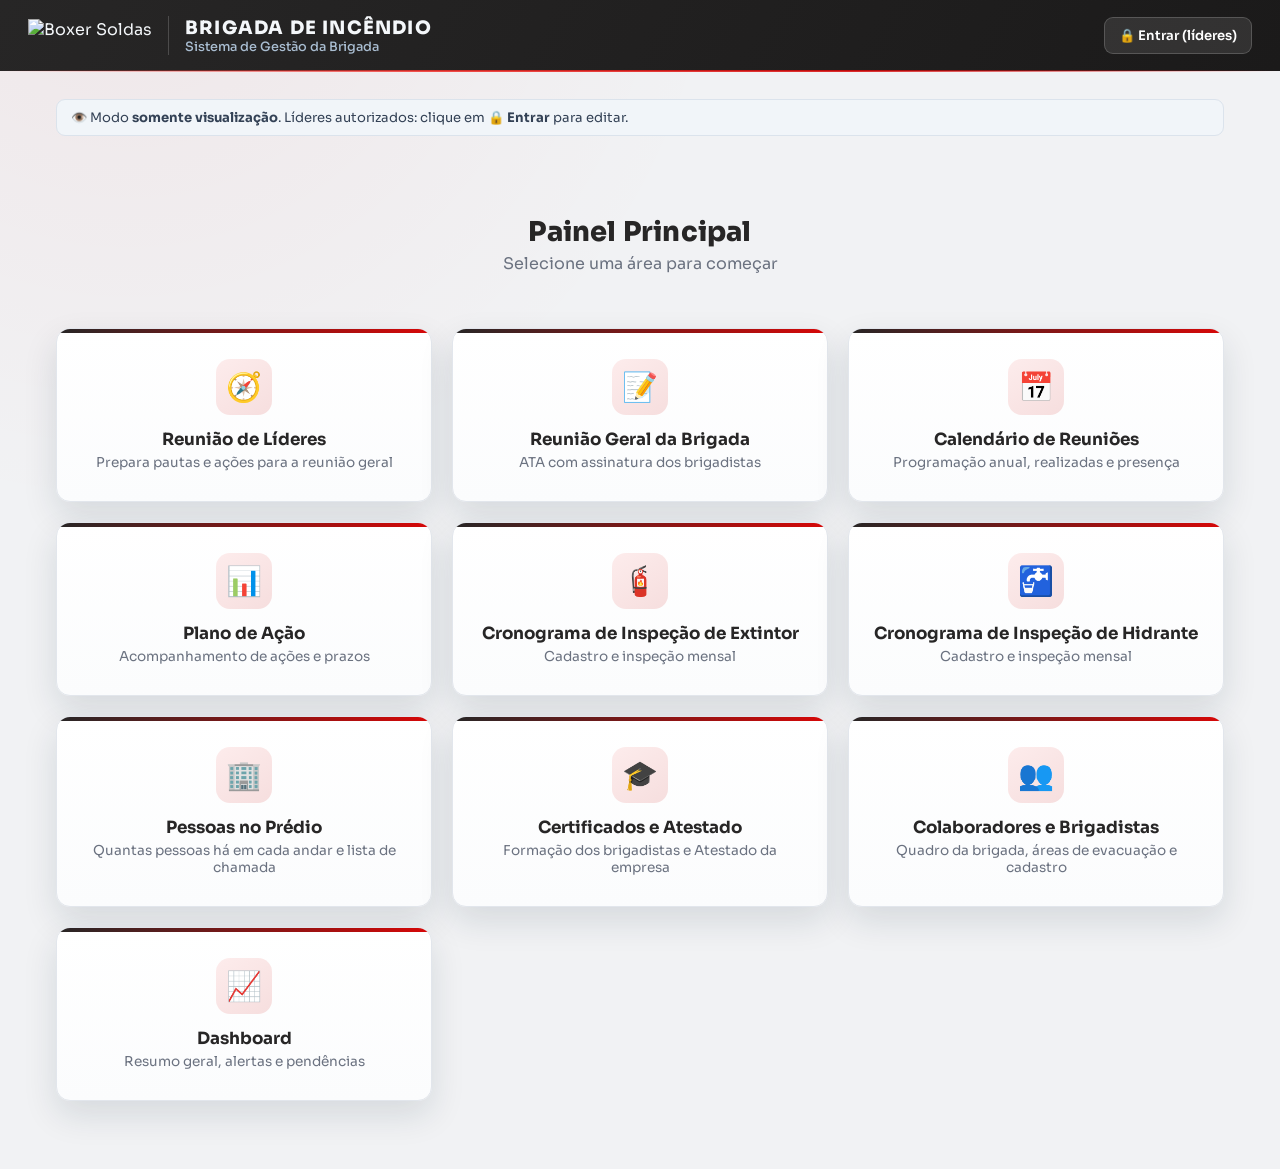
==== commit c83c6b51: "Menu: Colaboradores e Dashboard como cartões no painel principal Co-Authored-By: Claude Opus 5.5 <no" ====
--- a/index.html
+++ b/index.html
@@ -8,7 +8,7 @@
 <link rel="preconnect" href="https://fonts.googleapis.com" />
 <link rel="preconnect" href="https://fonts.gstatic.com" crossorigin />
 <link href="https://fonts.googleapis.com/css2?family=Sora:wght@400;500;600;700;800&display=swap" rel="stylesheet" />
-<link rel="stylesheet" href="css/style.css?v=2026102115" />
+<link rel="stylesheet" href="css/style.css?v=2026102119" />
 </head>
 <body>
 
@@ -69,17 +69,22 @@
       <h3>Certificados e Atestado</h3>
       <p>Formação dos brigadistas e Atestado da empresa</p>
     </a>
-  </div>
-
-  <div class="menu-secondary">
-    <a href="brigadistas.html" class="btn btn-dark">👥 Colaboradores e Brigadistas</a>
-    <a href="dashboard.html" class="btn btn-outline">📈 Dashboard</a>
+    <a class="menu-card" href="brigadistas.html">
+      <div class="icon">👥</div>
+      <h3>Colaboradores e Brigadistas</h3>
+      <p>Quadro da brigada, áreas de evacuação e cadastro</p>
+    </a>
+    <a class="menu-card" href="dashboard.html">
+      <div class="icon">📈</div>
+      <h3>Dashboard</h3>
+      <p>Resumo geral, alertas e pendências</p>
+    </a>
   </div>
 </div>
 
 <script src="https://cdn.jsdelivr.net/npm/@supabase/supabase-js@2/dist/umd/supabase.js"></script>
-<script src="js/supabaseClient.js?v=2026102110"></script>
-<script src="js/acesso.js?v=4"></script>
+<script src="js/supabaseClient.js?v=2026102117"></script>
+<script src="js/acesso.js?v=6"></script>
 <script>mostrarAvisoConfiguracao();</script>
 </body>
 </html>
--- a/css/style.css
+++ b/css/style.css
@@ -826,3 +826,22 @@
 .cal-tabela td, .cal-tabela th { padding-left: 6px; padding-right: 6px; }
 .cal-tabela td:last-child, .cal-tabela th:last-child { width: 44px; padding-right: 10px; }
 .cal-tabela td.cal-obs { min-width: 140px; }
+/* Calendário ocupa a largura da tela, sem rolagem lateral */
+.container.container-largo { max-width: 1680px; }
+.cal-tabela { width: 100%; table-layout: auto; }
+.cal-tabela td.cal-nome { white-space: normal; min-width: 150px; }
+.cal-tabela td.cal-data { white-space: normal; min-width: 120px; }
+.cal-tabela td.cal-obs { min-width: 0; }
+.cal-tabela th { white-space: normal; }
+
+/* Certificados: botões de nível e linhas de grupo */
+.niveis-barra { display: flex; align-items: center; gap: 8px; flex-wrap: wrap; margin: 0 0 14px; }
+.nivel-btn { font-family: inherit; font-size: .85rem; font-weight: 700; background: #fff; color: var(--grafite, #272626); border: 1px solid var(--border); border-radius: 999px; padding: 8px 16px; cursor: pointer; }
+.nivel-btn .nivel-cont { display: inline-block; min-width: 22px; margin-left: 4px; padding: 1px 7px; border-radius: 999px; background: #f1f2f4; font-size: .75rem; }
+.nivel-btn:hover { border-color: var(--brand-red); }
+.nivel-btn.ativo { background: var(--grafite, #272626); color: #fff; border-color: var(--grafite, #272626); }
+.nivel-btn.ativo .nivel-cont { background: rgba(255,255,255,.2); }
+.nivel-btn.nivel-inter.ativo { background: #b7791f; border-color: #b7791f; }
+.nivel-btn.nivel-avanc.ativo { background: var(--brand-red); border-color: var(--brand-red); }
+tr.grupo-linha td { background: #f7f7f8; font-weight: 800; font-size: .78rem; text-transform: uppercase; letter-spacing: .5px; color: var(--brand-red-dark); padding: 9px 10px; }
+tr.grupo-linha td span { display: inline-block; margin-left: 6px; background: #fde8e8; color: var(--brand-red-dark); border-radius: 999px; padding: 1px 8px; font-size: .72rem; }
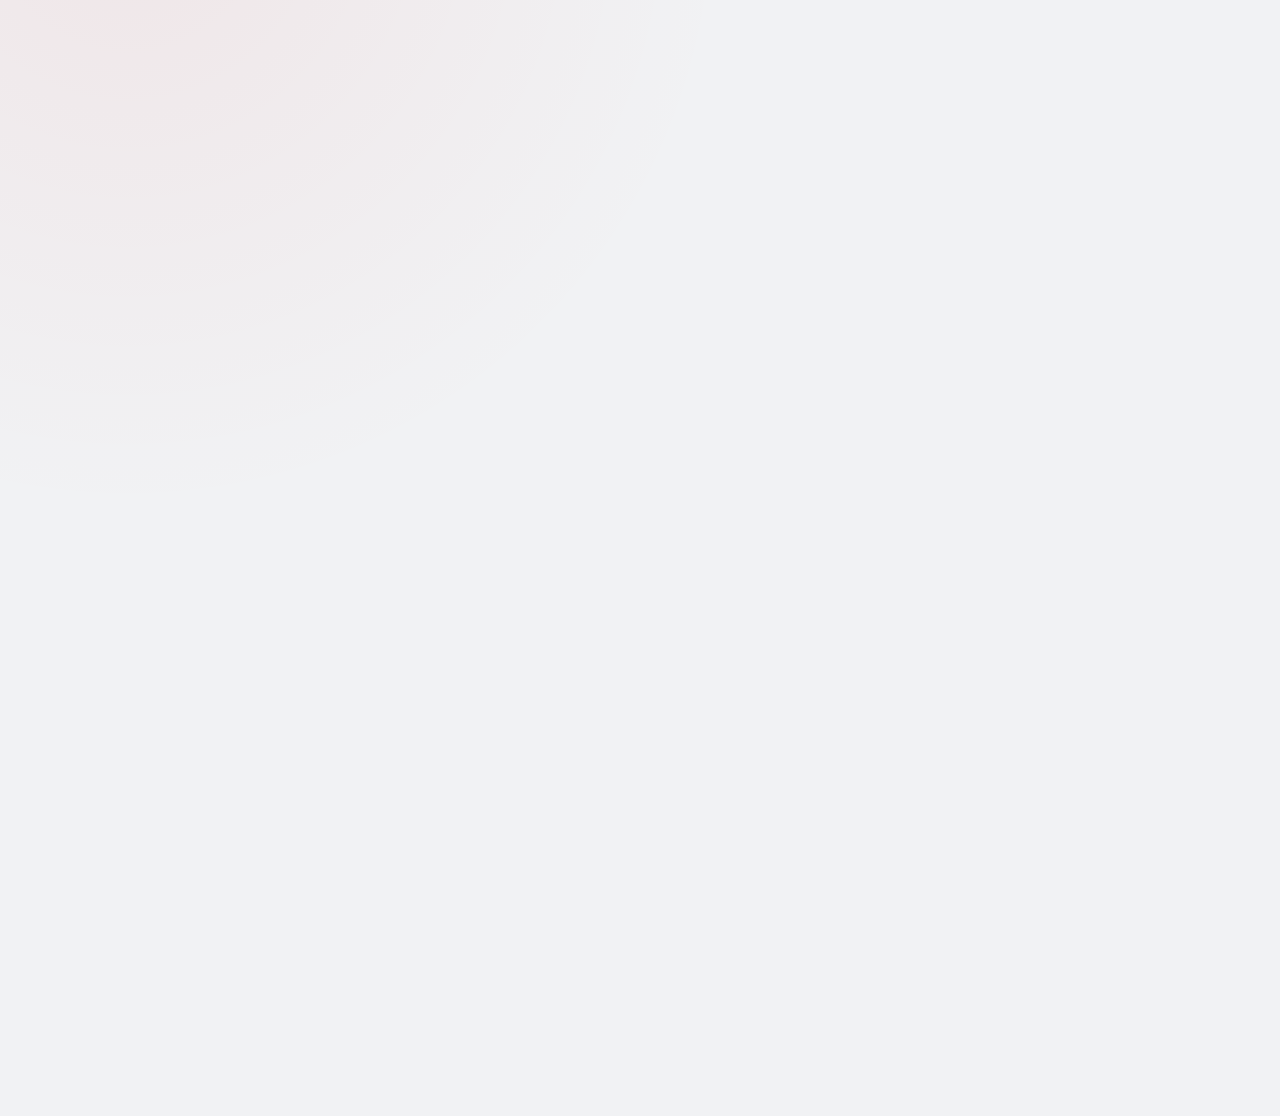
==== commit fa081725: "Login antes de tudo: brigadistas entram com CPF e data de nascimento - Tela de entrada cobre o app a" ====
--- a/index.html
+++ b/index.html
@@ -8,7 +8,7 @@
 <link rel="preconnect" href="https://fonts.googleapis.com" />
 <link rel="preconnect" href="https://fonts.gstatic.com" crossorigin />
 <link href="https://fonts.googleapis.com/css2?family=Sora:wght@400;500;600;700;800&display=swap" rel="stylesheet" />
-<link rel="stylesheet" href="css/style.css?v=2026102119" />
+<link rel="stylesheet" href="css/style.css?v=2026102120" />
 </head>
 <body>
 
@@ -83,8 +83,8 @@
 </div>
 
 <script src="https://cdn.jsdelivr.net/npm/@supabase/supabase-js@2/dist/umd/supabase.js"></script>
-<script src="js/supabaseClient.js?v=2026102117"></script>
-<script src="js/acesso.js?v=6"></script>
+<script src="js/supabaseClient.js?v=2026102120"></script>
+<script src="js/acesso.js?v=7"></script>
 <script>mostrarAvisoConfiguracao();</script>
 </body>
 </html>
--- a/css/style.css
+++ b/css/style.css
@@ -845,3 +845,19 @@
 .nivel-btn.nivel-avanc.ativo { background: var(--brand-red); border-color: var(--brand-red); }
 tr.grupo-linha td { background: #f7f7f8; font-weight: 800; font-size: .78rem; text-transform: uppercase; letter-spacing: .5px; color: var(--brand-red-dark); padding: 9px 10px; }
 tr.grupo-linha td span { display: inline-block; margin-left: 6px; background: #fde8e8; color: var(--brand-red-dark); border-radius: 999px; padding: 1px 8px; font-size: .72rem; }
+
+/* ---------- Tela de entrada (login antes de tudo) ---------- */
+html.verificando-acesso .topbar, html.verificando-acesso .container { visibility: hidden; }
+html.na-portaria .topbar, html.na-portaria .container { display: none !important; }
+#portaria { position: fixed; inset: 0; z-index: 900; display: flex; align-items: center; justify-content: center; padding: 16px;
+  background: linear-gradient(160deg, #272626 0%, #272626 55%, #3a1414 100%); overflow-y: auto; }
+#portaria::before { content: ""; position: fixed; left: 0; right: 0; top: 0; height: 6px; background: var(--brand-red); }
+.portaria-caixa { width: 100%; max-width: 380px; background: #fff; border-radius: 16px; padding: 28px 26px 22px; box-shadow: 0 20px 60px rgba(0,0,0,.35); }
+.portaria-logo { height: 40px; display: block; margin: 0 auto; }
+.portaria-tag { text-align: center; font-size: .72rem; font-weight: 800; letter-spacing: 2.5px; text-transform: uppercase; color: var(--brand-red); margin: 10px 0 14px; }
+.portaria-caixa h2 { margin: 0 0 4px; font-size: 1.35rem; color: #272626; }
+.portaria-caixa input[type=date] { width: 100%; }
+.portaria-lider { margin-top: 18px; padding-top: 14px; border-top: 1px solid var(--border); text-align: center; font-size: .85rem; }
+.portaria-lider a { color: var(--grafite, #272626); font-weight: 600; text-decoration: none; }
+.portaria-lider a:hover { color: var(--brand-red); }
+#modal-acesso { z-index: 1000; }
